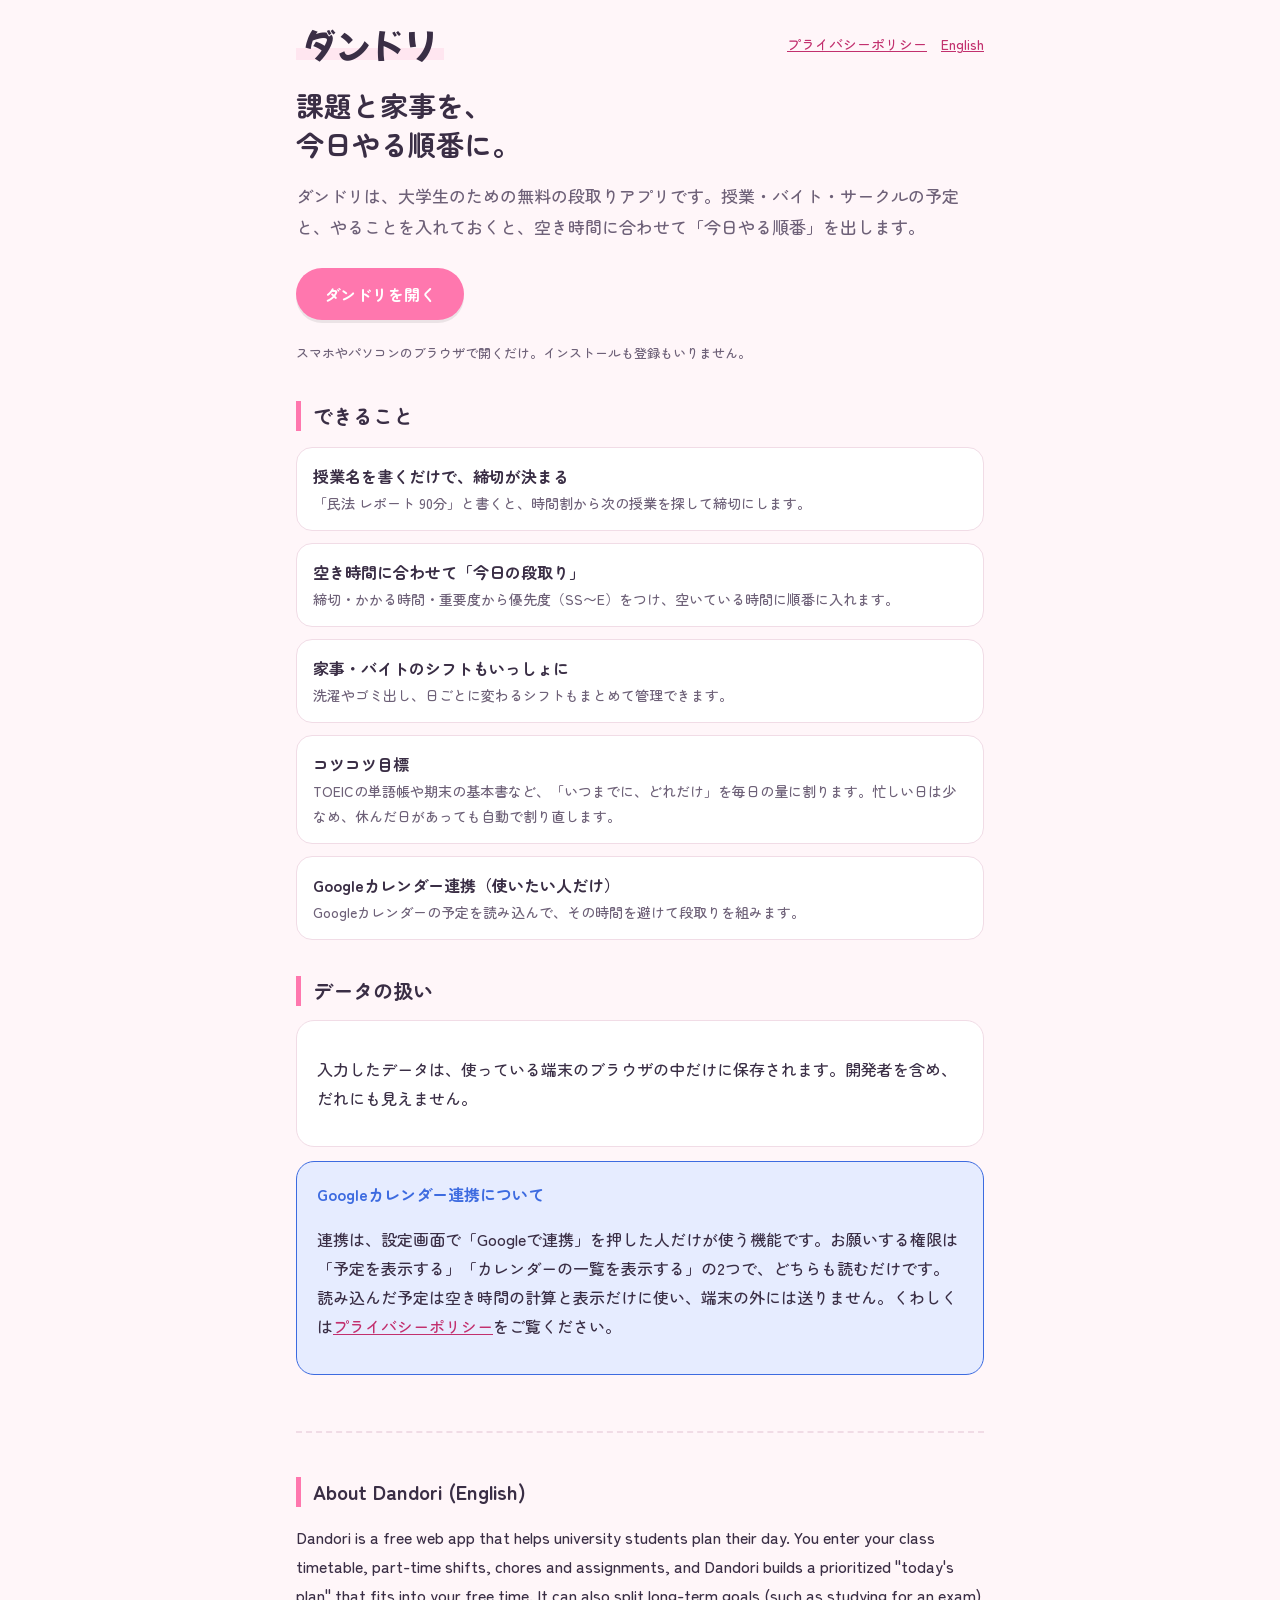
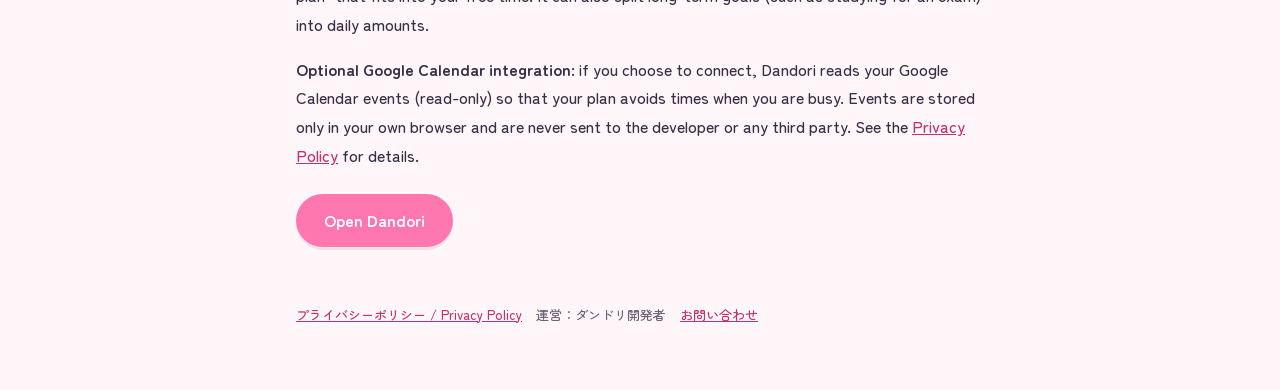
==== about.html @ ae353db2 "Add files via upload" ====
<!doctype html>
<html lang="ja">
<head>
<meta charset="utf-8">
<meta name="viewport" content="width=device-width,initial-scale=1">
<title>ダンドリについて｜大学生のための段取りアプリ</title>
<meta name="description" content="ダンドリは、課題・家事・バイトのシフトをまとめて、空き時間から「今日やる順番」を出す、大学生のための無料の段取りアプリです。">
<link rel="icon" href="favicon-32.png" sizes="32x32" type="image/png">
<meta property="og:title" content="ダンドリ｜課題と家事を、今日やる順番に。">
<meta property="og:image" content="og-image.png">
<link rel="preconnect" href="https://fonts.googleapis.com">
<link rel="preconnect" href="https://fonts.gstatic.com" crossorigin>
<link rel="stylesheet" href="https://fonts.googleapis.com/css2?family=Mochiy+Pop+One&family=Zen+Maru+Gothic:wght@500;700&display=swap">
<link rel="stylesheet" href="page.css">
</head>
<body>
<div class="wrap">
<div class="top"><a class="logo" href="./">ダンドリ</a><nav><a href="privacy.html">プライバシーポリシー</a><a href="#en">English</a></nav></div>

<h1>課題と家事を、<br>今日やる順番に。</h1>
<p class="lead">ダンドリは、大学生のための無料の段取りアプリです。授業・バイト・サークルの予定と、やることを入れておくと、空き時間に合わせて「今日やる順番」を出します。</p>
<a class="cta" href="./">ダンドリを開く</a>
<p class="note">スマホやパソコンのブラウザで開くだけ。インストールも登録もいりません。</p>

<h2>できること</h2>
<ul class="feat">
<li><b>授業名を書くだけで、締切が決まる</b><span>「民法 レポート 90分」と書くと、時間割から次の授業を探して締切にします。</span></li>
<li><b>空き時間に合わせて「今日の段取り」</b><span>締切・かかる時間・重要度から優先度（SS〜E）をつけ、空いている時間に順番に入れます。</span></li>
<li><b>家事・バイトのシフトもいっしょに</b><span>洗濯やゴミ出し、日ごとに変わるシフトもまとめて管理できます。</span></li>
<li><b>コツコツ目標</b><span>TOEICの単語帳や期末の基本書など、「いつまでに、どれだけ」を毎日の量に割ります。忙しい日は少なめ、休んだ日があっても自動で割り直します。</span></li>
<li><b>Googleカレンダー連携（使いたい人だけ）</b><span>Googleカレンダーの予定を読み込んで、その時間を避けて段取りを組みます。</span></li>
</ul>

<h2>データの扱い</h2>
<div class="card">
<p>入力したデータは、使っている端末のブラウザの中だけに保存されます。開発者を含め、だれにも見えません。</p>
</div>
<div class="card g">
<h3>Googleカレンダー連携について</h3>
<p>連携は、設定画面で「Googleで連携」を押した人だけが使う機能です。お願いする権限は「予定を表示する」「カレンダーの一覧を表示する」の2つで、どちらも読むだけです。読み込んだ予定は空き時間の計算と表示だけに使い、端末の外には送りません。くわしくは<a href="privacy.html#google">プライバシーポリシー</a>をご覧ください。</p>
</div>

<section class="en" id="en" lang="en">
<h2>About Dandori (English)</h2>
<p>Dandori is a free web app that helps university students plan their day. You enter your class timetable, part-time shifts, chores and assignments, and Dandori builds a prioritized "today's plan" that fits into your free time. It can also split long-term goals (such as studying for an exam) into daily amounts.</p>
<p><b>Optional Google Calendar integration:</b> if you choose to connect, Dandori reads your Google Calendar events (read-only) so that your plan avoids times when you are busy. Events are stored only in your own browser and are never sent to the developer or any third party. See the <a href="privacy.html#en">Privacy Policy</a> for details.</p>
<a class="cta" href="./">Open Dandori</a>
</section>

<footer><a href="privacy.html">プライバシーポリシー / Privacy Policy</a><span>運営：ダンドリ開発者</span><span><a href="https://forms.gle/vNWosybxXnKr1gSEA" target="_blank" rel="noopener">お問い合わせ</a></span></footer>
</div>
</body>
</html>
---- page.css ----
:root{--bg:#FFF6F9;--card:#FFFFFF;--ink:#3A2E45;--ink-2:#6E6178;--line:#F1DCE6;--acc:#FF77AE;--acc-ink:#C2306E;--soft:#FFE6F0;--gc:#3D6BE0;--gc-soft:#E6ECFF}
@media (prefers-color-scheme: dark){:root:not([data-theme="light"]){--bg:#18131F;--card:#231C2D;--ink:#EDE6F2;--ink-2:#B5A9C0;--line:#3A2F47;--acc:#FF8FBE;--acc-ink:#FF9FC8;--soft:#3A2233;--gc:#A3B9FF;--gc-soft:#222B45}}
:root[data-theme="dark"]{--bg:#18131F;--card:#231C2D;--ink:#EDE6F2;--ink-2:#B5A9C0;--line:#3A2F47;--acc:#FF8FBE;--acc-ink:#FF9FC8;--soft:#3A2233;--gc:#A3B9FF;--gc-soft:#222B45}
*{box-sizing:border-box}
html{-webkit-text-size-adjust:100%}
body{margin:0;background:var(--bg);color:var(--ink);font-family:"Zen Maru Gothic","Hiragino Maru Gothic ProN","Hiragino Sans",sans-serif;font-weight:500;line-height:1.8;font-size:16px}
.wrap{max-width:720px;margin:0 auto;padding:28px 16px 64px}
a{color:var(--acc-ink)}
.logo{font-family:"Mochiy Pop One",sans-serif;font-size:34px;line-height:1;display:inline-block;background:linear-gradient(transparent 58%,var(--soft) 58%,var(--soft) 94%,transparent 94%);padding:0 6px;text-decoration:none;color:var(--ink)}
.top{display:flex;align-items:center;justify-content:space-between;gap:12px;margin-bottom:24px}
.top nav{display:flex;gap:14px;font-size:14px}
h1{font-size:28px;line-height:1.4;margin:8px 0 12px}
h2{font-size:20px;line-height:1.5;margin:36px 0 10px;padding-left:12px;border-left:5px solid var(--acc)}
h3{font-size:16px;margin:22px 0 6px}
p,li{color:var(--ink)}
.lead{font-size:17px;color:var(--ink-2)}
.card{background:var(--card);border:1px solid var(--line);border-radius:18px;padding:18px 20px;margin:14px 0}
.feat{display:grid;gap:12px;padding:0;margin:16px 0;list-style:none}
.feat li{background:var(--card);border:1px solid var(--line);border-radius:16px;padding:14px 16px}
.feat b{display:block;font-size:16px}
.feat span{display:block;font-size:14px;color:var(--ink-2)}
.cta{display:inline-block;background:var(--acc);color:#fff;text-decoration:none;font-weight:700;border-radius:999px;padding:12px 28px;margin:8px 0;box-shadow:0 3px 0 rgba(0,0,0,.08)}
.g{border-color:var(--gc);background:var(--gc-soft)}
.g h3{margin-top:0;color:var(--gc)}
table{border-collapse:collapse;width:100%;font-size:14px;margin:8px 0}
th,td{border:1px solid var(--line);padding:8px 10px;text-align:left;vertical-align:top}
th{background:var(--soft);font-weight:700;white-space:nowrap}
.note{font-size:13px;color:var(--ink-2)}
.en{margin-top:56px;padding-top:8px;border-top:2px dashed var(--line)}
footer{margin-top:48px;font-size:13px;color:var(--ink-2);display:flex;flex-wrap:wrap;gap:14px}
@media (max-width:480px){h1{font-size:24px}.logo{font-size:28px}table{font-size:13px}th{white-space:normal}}
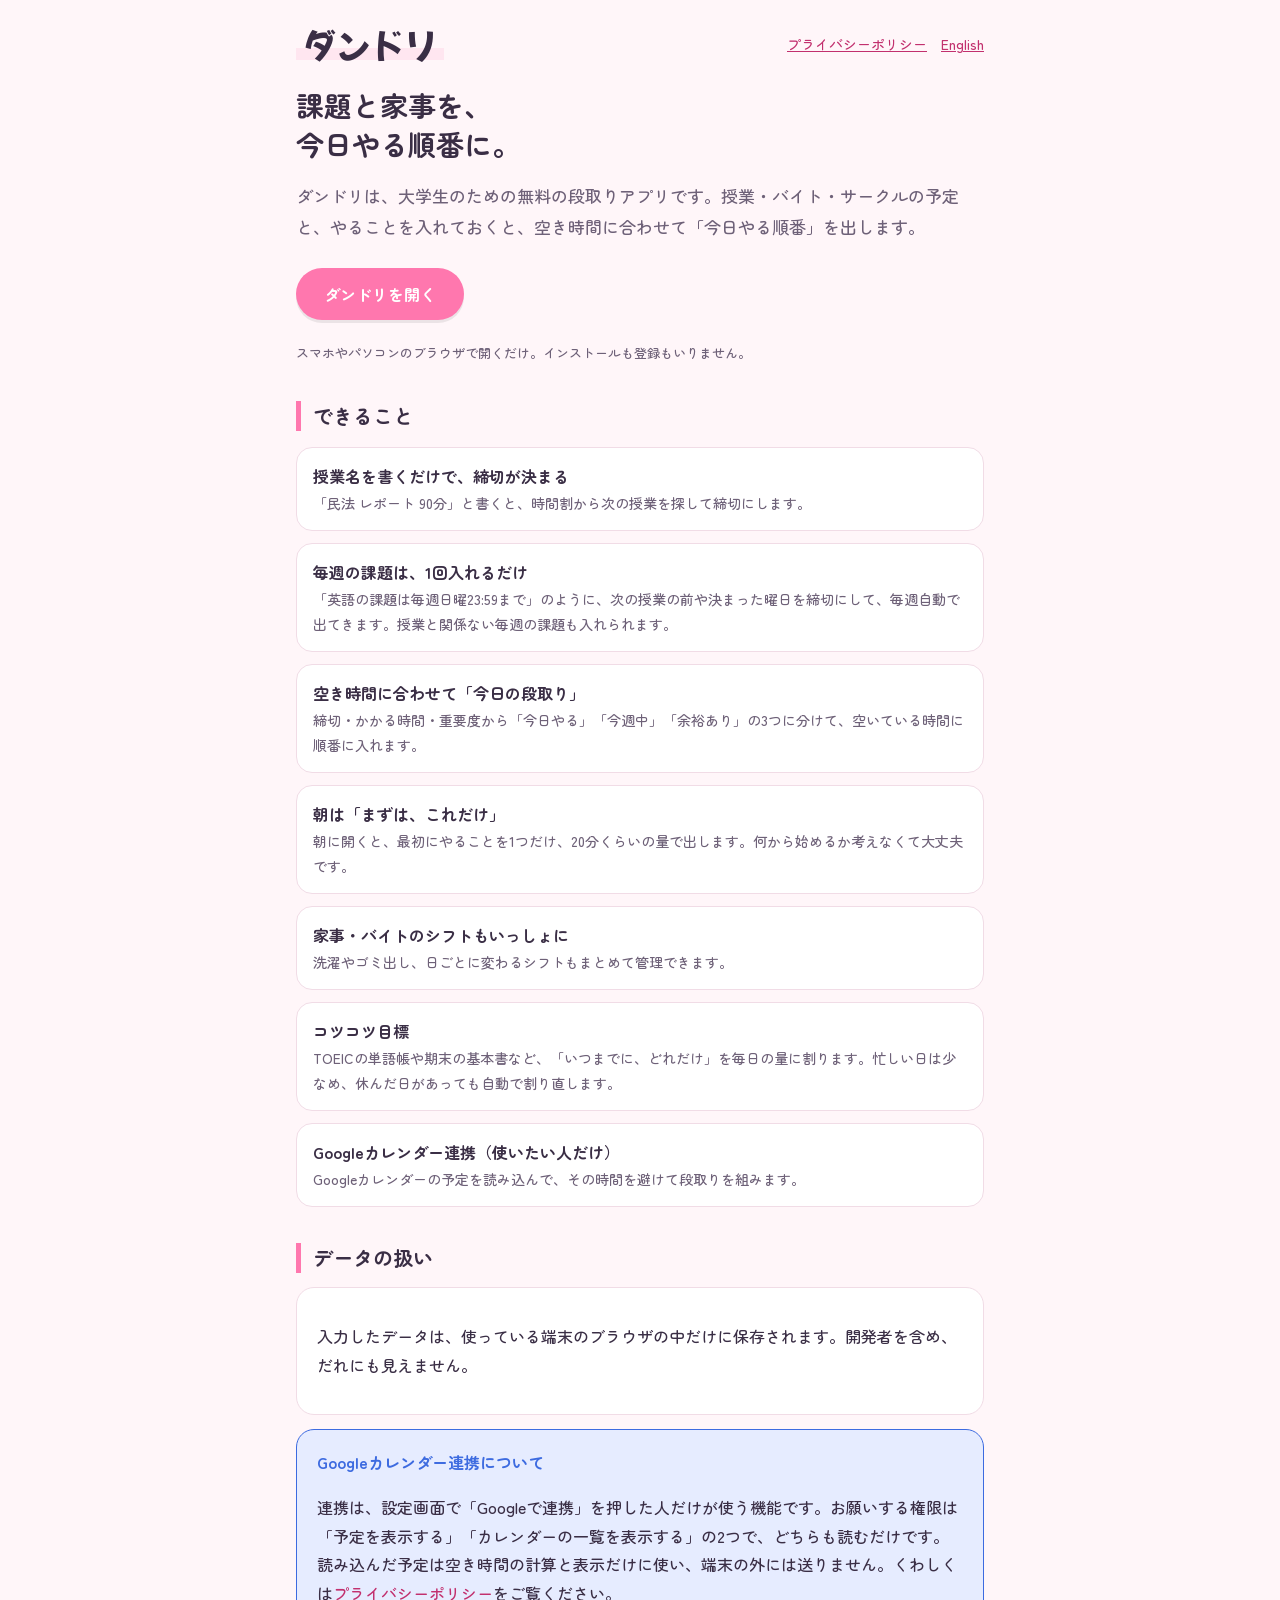
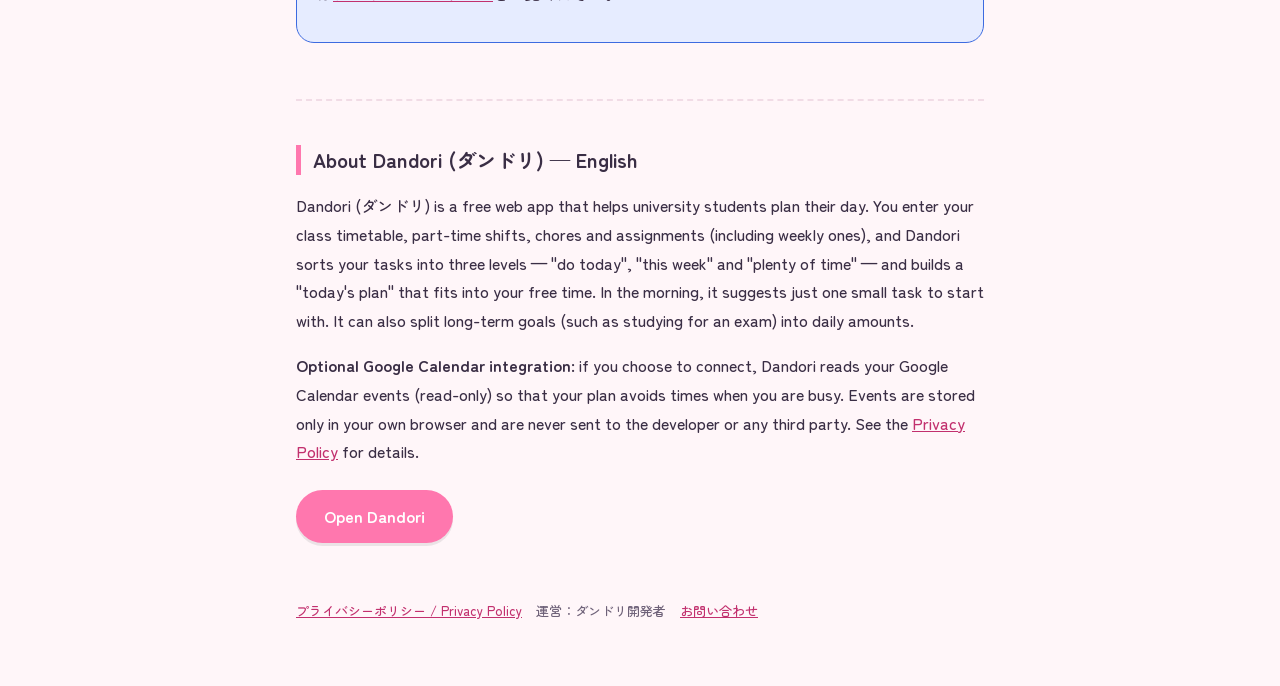
==== commit 4705544f: "Add files via upload" ====
--- a/about.html
+++ b/about.html
@@ -25,7 +25,9 @@
 <h2>できること</h2>
 <ul class="feat">
 <li><b>授業名を書くだけで、締切が決まる</b><span>「民法 レポート 90分」と書くと、時間割から次の授業を探して締切にします。</span></li>
-<li><b>空き時間に合わせて「今日の段取り」</b><span>締切・かかる時間・重要度から優先度（SS〜E）をつけ、空いている時間に順番に入れます。</span></li>
+<li><b>毎週の課題は、1回入れるだけ</b><span>「英語の課題は毎週日曜23:59まで」のように、次の授業の前や決まった曜日を締切にして、毎週自動で出てきます。授業と関係ない毎週の課題も入れられます。</span></li>
+<li><b>空き時間に合わせて「今日の段取り」</b><span>締切・かかる時間・重要度から「今日やる」「今週中」「余裕あり」の3つに分けて、空いている時間に順番に入れます。</span></li>
+<li><b>朝は「まずは、これだけ」</b><span>朝に開くと、最初にやることを1つだけ、20分くらいの量で出します。何から始めるか考えなくて大丈夫です。</span></li>
 <li><b>家事・バイトのシフトもいっしょに</b><span>洗濯やゴミ出し、日ごとに変わるシフトもまとめて管理できます。</span></li>
 <li><b>コツコツ目標</b><span>TOEICの単語帳や期末の基本書など、「いつまでに、どれだけ」を毎日の量に割ります。忙しい日は少なめ、休んだ日があっても自動で割り直します。</span></li>
 <li><b>Googleカレンダー連携（使いたい人だけ）</b><span>Googleカレンダーの予定を読み込んで、その時間を避けて段取りを組みます。</span></li>
@@ -41,8 +43,8 @@
 </div>
 
 <section class="en" id="en" lang="en">
-<h2>About Dandori (English)</h2>
-<p>Dandori is a free web app that helps university students plan their day. You enter your class timetable, part-time shifts, chores and assignments, and Dandori builds a prioritized "today's plan" that fits into your free time. It can also split long-term goals (such as studying for an exam) into daily amounts.</p>
+<h2>About Dandori (ダンドリ) — English</h2>
+<p>Dandori (ダンドリ) is a free web app that helps university students plan their day. You enter your class timetable, part-time shifts, chores and assignments (including weekly ones), and Dandori sorts your tasks into three levels — "do today", "this week" and "plenty of time" — and builds a "today's plan" that fits into your free time. In the morning, it suggests just one small task to start with. It can also split long-term goals (such as studying for an exam) into daily amounts.</p>
 <p><b>Optional Google Calendar integration:</b> if you choose to connect, Dandori reads your Google Calendar events (read-only) so that your plan avoids times when you are busy. Events are stored only in your own browser and are never sent to the developer or any third party. See the <a href="privacy.html#en">Privacy Policy</a> for details.</p>
 <a class="cta" href="./">Open Dandori</a>
 </section>
